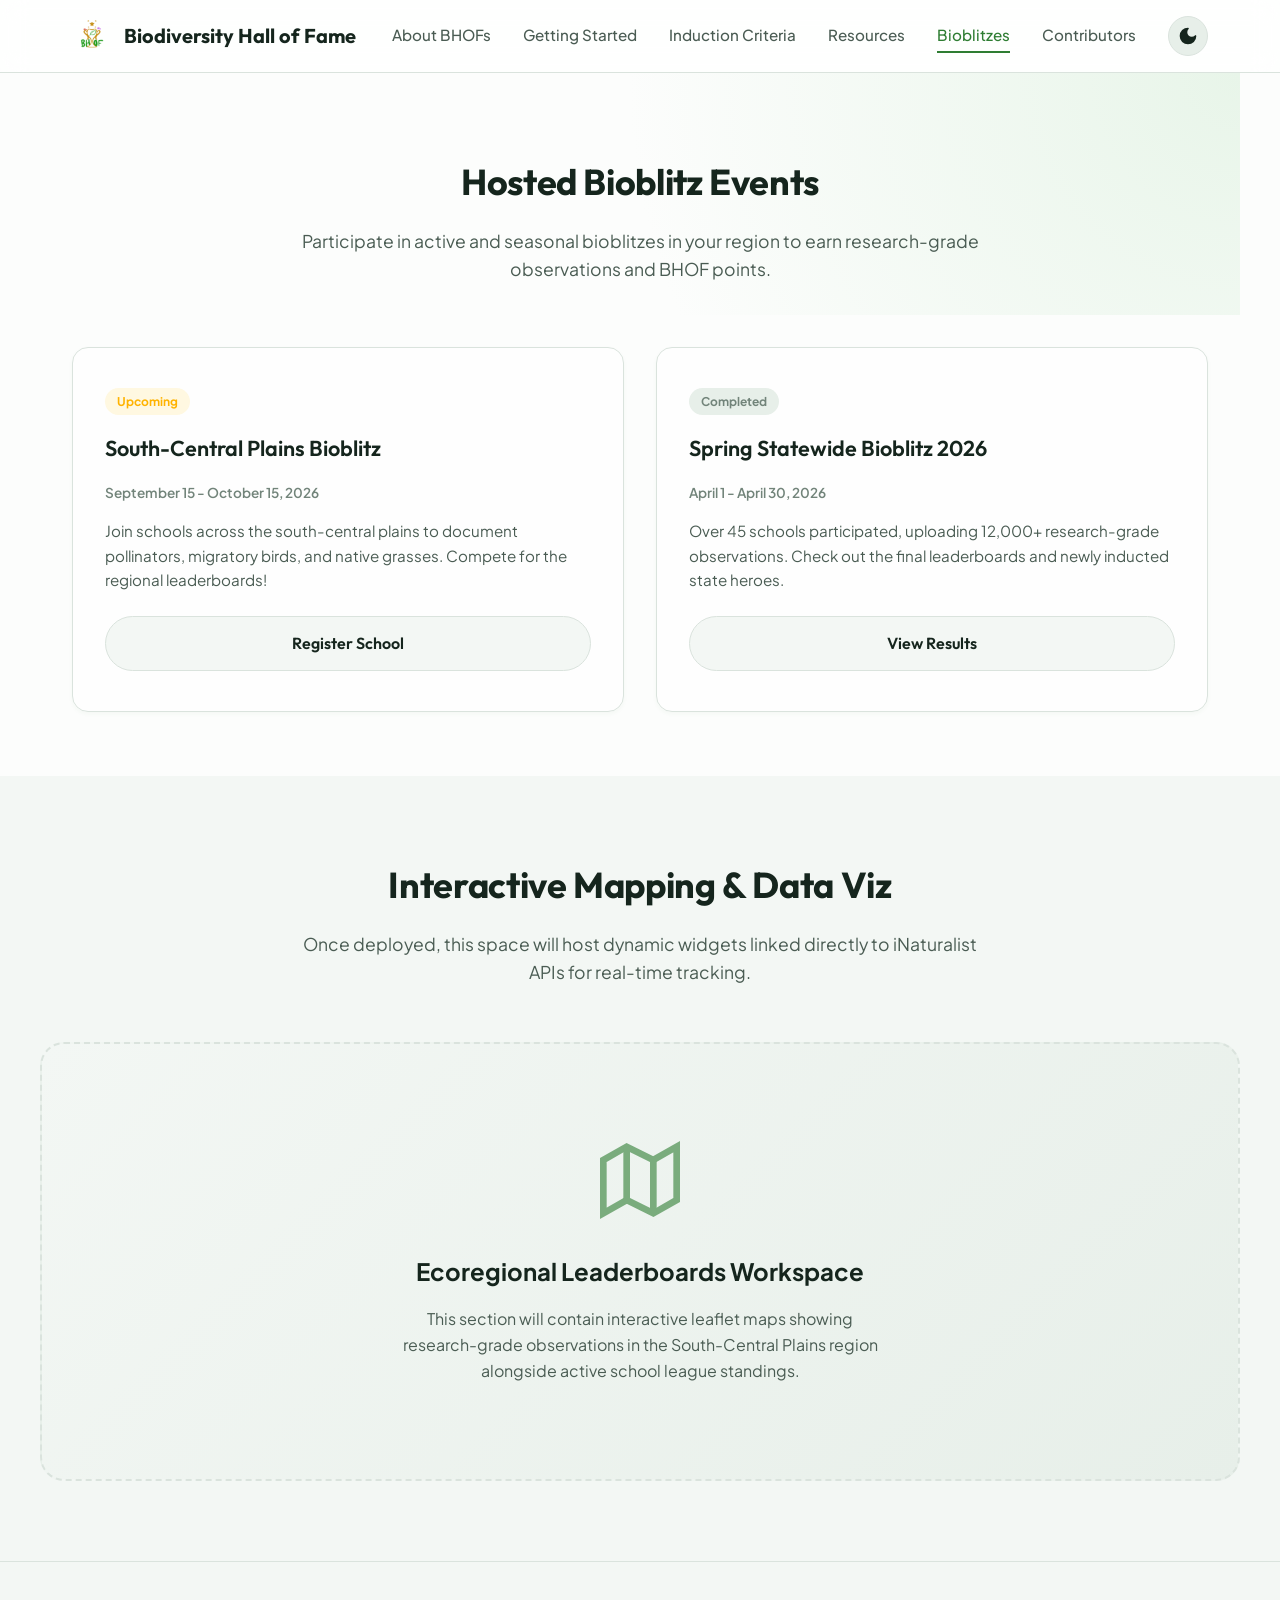
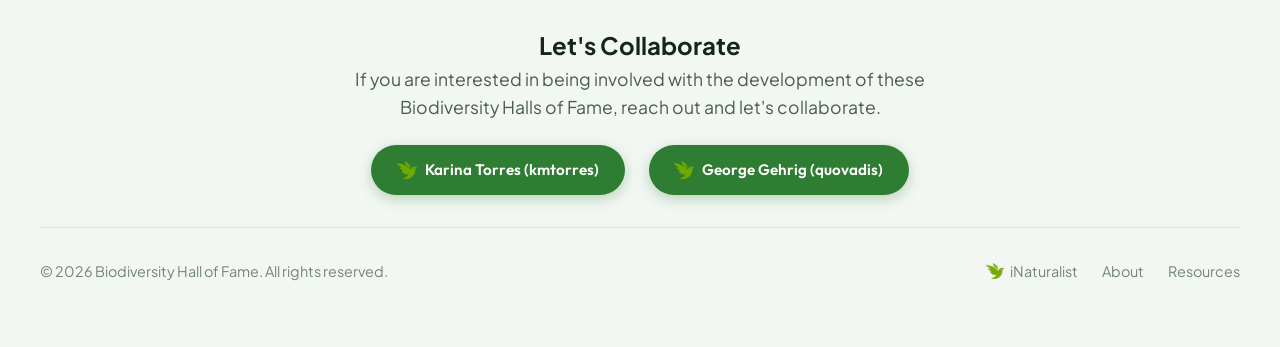
==== pages/bioblitz.html @ a48f8d79 "initialize Biodiversity Hall of Fame project structure with static site assets and content framework" ====
<!DOCTYPE html>
<html lang="en">
<head>
  <meta charset="UTF-8">
  <meta name="viewport" content="width=device-width, initial-scale=1.0">
  <title>Hosted Bioblitzes - Biodiversity Hall of Fame (BHOF)</title>
  <meta name="description" content="View upcoming and past regional bioblitz events hosted by the Biodiversity Hall of Fame.">
  
  <!-- Favicon -->
  <link rel="icon" type="image/png" href="../assets/bhof_logo.png">
  
  <!-- Custom Stylesheet -->
  <link rel="stylesheet" href="../css/style.css">
</head>
<body>

  <!-- Dynamic Header / Navigation -->
  <header>
    <div class="nav-container">
      <a href="../index.html" class="brand">
        <div class="logo-wrapper">
          <img src="../assets/bhof_logo.png" alt="BHOF Logo" style="width: 100%; height: 100%; object-fit: contain;">
        </div>
        <span>Biodiversity Hall of Fame</span>
      </a>
      
      <button id="menu-toggle" class="menu-toggle" aria-label="Open Navigation Menu">
        <span></span>
        <span></span>
        <span></span>
      </button>

      <nav id="nav-menu">
        <a href="../index.html">About BHOFs</a>
        <a href="getting-started.html">Getting Started</a>
        <a href="criteria.html">Induction Criteria</a>
        <a href="resources.html">Resources</a>
        <a href="bioblitz.html" class="active">Bioblitzes</a>
        <a href="contributors.html">Contributors</a>
        <button id="theme-toggle" class="theme-toggle-btn" aria-label="Toggle Theme">
          <svg viewBox="0 0 24 24" fill="none" stroke="currentColor" stroke-width="2" stroke-linecap="round" stroke-linejoin="round" style="width:20px; height:20px;">
            <path d="M12 3a6 6 0 0 0 9 9 9 9 0 1 1-9-9Z"></path>
          </svg>
        </button>
      </nav>
    </div>
  </header>

  <main>
    <!-- Section Header -->
    <section style="padding-bottom: 2rem; background: radial-gradient(circle at top right, var(--color-primary-light), transparent 50%);">
      <div class="section-header" style="margin-bottom: 0;">
        <h2>Hosted Bioblitz Events</h2>
        <p>Participate in active and seasonal bioblitzes in your region to earn research-grade observations and BHOF points.</p>
      </div>
    </section>

    <!-- Bioblitz events grid -->
    <section style="padding-top: 2rem; padding-bottom: 4rem;">
      <div class="grid" id="bioblitz-grid">
        <!-- Dynamic Bioblitz Cards Rendered via app.js -->
      </div>
    </section>

    <!-- Future Interactive Workspace (Full Width Container) -->
    <section style="background-color: var(--bg-secondary); max-width: 100%; transition: var(--transition-smooth);">
      <div style="max-width: 1200px; margin: 0 auto;">
        <div class="section-header">
          <h2>Interactive Mapping & Data Viz</h2>
          <p>Once deployed, this space will host dynamic widgets linked directly to iNaturalist APIs for real-time tracking.</p>
        </div>
        
        <div class="interactive-map-placeholder" style="padding: 6rem 2rem;">
          <svg viewBox="0 0 24 24" fill="none" stroke="currentColor" stroke-width="2" style="width: 80px; height: 80px;">
            <polygon points="1 6 1 22 8 18 16 22 23 18 23 2 16 6 8 2 1 6"></polygon>
            <line x1="8" y1="2" x2="8" y2="18"></line>
            <line x1="16" y1="6" x2="16" y2="22"></line>
          </svg>
          <h3 style="font-size: 1.5rem; margin-top: 1rem;">Ecoregional Leaderboards Workspace</h3>
          <p style="color: var(--text-secondary); max-width: 500px; font-size: 1rem;">
            This section will contain interactive leaflet maps showing research-grade observations in the South-Central Plains region alongside active school league standings.
          </p>
        </div>
      </div>
    </section>
  </main>

  <!-- Footer / Collaboration -->
  <footer>
    <div class="footer-container">
      <div class="footer-contact">
        <h2>Let's Collaborate</h2>
        <p id="contact-text">Loading contact information...</p>
        <a id="contact-mail" href="#" class="btn btn-primary">Contact Collaboration Team</a>
      </div>
      
      <div class="footer-bottom">
        <p>&copy; 2026 Biodiversity Hall of Fame. All rights reserved.</p>
        <div class="footer-links">
          <a href="https://www.inaturalist.org" target="_blank" rel="noopener noreferrer" style="display: inline-flex; align-items: center; gap: 0.4rem;">
            <img src="../assets/inat_logo_icon.png" alt="iNaturalist Logo" style="width: 18px; height: 18px; object-fit: contain;">
            <span>iNaturalist</span>
          </a>
          <a href="../index.html">About</a>
          <a href="resources.html">Resources</a>
        </div>
      </div>
    </div>
  </footer>

  <!-- Scripts -->
  <script src="../js/content.js"></script>
  <script src="../js/app.js"></script>
</body>
</html>
---- css/style.css ----
/* Google Fonts import */
@import url('https://fonts.googleapis.com/css2?family=Outfit:wght@400;500;600;700;800&family=Plus+Jakarta+Sans:wght@400;500;600;700&display=swap');

/* CSS Custom Properties / Design Tokens */
:root {
  /* Fonts */
  --font-heading: 'Outfit', sans-serif;
  --font-body: 'Plus Jakarta Sans', sans-serif;

  /* Theme Defaults (Light Mode as requested) */
  --bg-primary: #fcfdfc;
  --bg-secondary: #f3f7f4;
  --bg-tertiary: #e7efe9;
  --bg-glass: rgba(255, 255, 255, 0.75);
  
  --text-primary: #15251d;
  --text-secondary: #4a5c53;
  --text-muted: #72847a;
  
  --color-primary: #2e7d32;
  --color-primary-rgb: 46, 125, 50;
  --color-primary-light: #e8f5e9;
  --color-secondary: #1565c0;
  --color-accent: #ffb300;
  --color-accent-light: #fff8e1;
  --color-border: #dae3dd;
  
  --shadow-sm: 0 2px 4px rgba(46, 125, 50, 0.04);
  --shadow-md: 0 8px 16px rgba(46, 125, 50, 0.06);
  --shadow-lg: 0 16px 32px rgba(46, 125, 50, 0.08);
  --shadow-glass: 0 8px 32px 0 rgba(46, 125, 50, 0.06);

  --border-radius-sm: 8px;
  --border-radius-md: 16px;
  --border-radius-lg: 24px;
  --border-radius-full: 9999px;
  
  --transition-smooth: all 0.35s cubic-bezier(0.4, 0, 0.2, 1);
}

/* Dark Mode Override variables */
[data-theme="dark"] {
  --bg-primary: #0a110e;
  --bg-secondary: #121c18;
  --bg-tertiary: #192721;
  --bg-glass: rgba(18, 28, 24, 0.8);
  
  --text-primary: #eef5f1;
  --text-secondary: #b5c7bd;
  --text-muted: #84968c;
  
  --color-primary: #66bb6a;
  --color-primary-rgb: 102, 187, 106;
  --color-primary-light: rgba(102, 187, 106, 0.15);
  --color-secondary: #42a5f5;
  --color-accent: #ffca28;
  --color-accent-light: rgba(255, 202, 40, 0.15);
  --color-border: #24352d;
  
  --shadow-sm: 0 2px 4px rgba(0, 0, 0, 0.2);
  --shadow-md: 0 8px 24px rgba(0, 0, 0, 0.3);
  --shadow-lg: 0 16px 40px rgba(0, 0, 0, 0.4);
  --shadow-glass: 0 8px 32px 0 rgba(0, 0, 0, 0.3);
}

/* Global resets & basics */
* {
  box-sizing: border-box;
  margin: 0;
  padding: 0;
}

html {
  scroll-behavior: smooth;
  font-size: 16px;
}

body {
  background-color: var(--bg-primary);
  color: var(--text-primary);
  font-family: var(--font-body);
  line-height: 1.6;
  transition: var(--transition-smooth);
  overflow-x: hidden;
}

/* Header & Navigation */
header {
  position: sticky;
  top: 0;
  z-index: 100;
  background-color: var(--bg-glass);
  backdrop-filter: blur(12px);
  -webkit-backdrop-filter: blur(12px);
  border-bottom: 1px solid var(--color-border);
  transition: var(--transition-smooth);
}

.nav-container {
  max-width: 1200px;
  margin: 0 auto;
  padding: 1rem 2rem;
  display: flex;
  justify-content: space-between;
  align-items: center;
}

.brand {
  display: flex;
  align-items: center;
  gap: 0.75rem;
  text-decoration: none;
  color: var(--text-primary);
  font-family: var(--font-heading);
  font-weight: 700;
  font-size: 1.25rem;
}

.logo-wrapper {
  width: 40px;
  height: 40px;
}

nav {
  display: flex;
  align-items: center;
  gap: 2rem;
}

nav a {
  text-decoration: none;
  color: var(--text-secondary);
  font-weight: 500;
  font-size: 0.95rem;
  transition: var(--transition-smooth);
  border-bottom: 2px solid transparent;
  padding: 0.25rem 0;
}

nav a:hover,
nav a.active {
  color: var(--color-primary);
  border-color: var(--color-primary);
}

/* Theme Toggle Button */
.theme-toggle-btn {
  background: var(--bg-tertiary);
  border: 1px solid var(--color-border);
  color: var(--text-primary);
  cursor: pointer;
  width: 40px;
  height: 40px;
  border-radius: var(--border-radius-full);
  display: flex;
  align-items: center;
  justify-content: center;
  transition: var(--transition-smooth);
}

.theme-toggle-btn:hover {
  background-color: var(--color-primary-light);
  transform: rotate(15deg);
}

.theme-toggle-btn svg {
  width: 20px;
  height: 20px;
  fill: currentColor;
}

/* Hero Section */
.hero {
  padding: 7rem 2rem 5rem;
  text-align: center;
  background: radial-gradient(circle at top right, var(--color-primary-light), transparent 50%),
              radial-gradient(circle at bottom left, var(--color-accent-light), transparent 50%);
  position: relative;
}

.hero-content {
  max-width: 800px;
  margin: 0 auto;
}

.hero h1 {
  font-family: var(--font-heading);
  font-size: clamp(2.5rem, 5vw, 4rem);
  font-weight: 800;
  line-height: 1.15;
  margin-bottom: 1.5rem;
  color: var(--text-primary);
  letter-spacing: -0.02em;
}

.hero p.lead {
  font-size: clamp(1.1rem, 2vw, 1.25rem);
  color: var(--text-secondary);
  margin-bottom: 2.5rem;
  font-weight: 500;
}

.hero-actions {
  display: flex;
  gap: 1rem;
  justify-content: center;
  flex-wrap: wrap;
}

/* Premium Buttons */
.btn {
  display: inline-flex;
  align-items: center;
  justify-content: center;
  padding: 0.85rem 1.75rem;
  font-family: var(--font-heading);
  font-weight: 600;
  font-size: 1rem;
  border-radius: var(--border-radius-full);
  text-decoration: none;
  cursor: pointer;
  transition: var(--transition-smooth);
}

.btn-primary {
  background-color: var(--color-primary);
  color: #fff;
  border: none;
  box-shadow: 0 4px 14px rgba(46, 125, 50, 0.3);
}

.btn-primary:hover {
  transform: translateY(-2px);
  box-shadow: 0 6px 20px rgba(46, 125, 50, 0.4);
}

.btn-secondary {
  background-color: var(--bg-secondary);
  color: var(--text-primary);
  border: 1px solid var(--color-border);
}

.btn-secondary:hover {
  background-color: var(--bg-tertiary);
  transform: translateY(-2px);
}

/* Sections */
section {
  padding: 5rem 2rem;
  max-width: 1200px;
  margin: 0 auto;
}

.section-header {
  text-align: center;
  max-width: 700px;
  margin: 0 auto 3.5rem;
}

.section-header h2 {
  font-family: var(--font-heading);
  font-size: 2.25rem;
  font-weight: 700;
  margin-bottom: 1rem;
  letter-spacing: -0.01em;
}

.section-header p {
  color: var(--text-secondary);
  font-size: 1.1rem;
}

/* Criteria Grid / Card Layout */
.grid {
  display: grid;
  grid-template-columns: repeat(auto-fit, minmax(300px, 1fr));
  gap: 2rem;
}

.card {
  background: var(--bg-glass);
  border: 1px solid var(--color-border);
  border-radius: var(--border-radius-md);
  padding: 2.5rem 2rem;
  box-shadow: var(--shadow-sm);
  transition: var(--transition-smooth);
  display: flex;
  flex-direction: column;
  height: 100%;
}

.card:hover {
  transform: translateY(-5px);
  box-shadow: var(--shadow-md);
  border-color: var(--color-primary);
}

.card-icon {
  width: 50px;
  height: 50px;
  border-radius: var(--border-radius-sm);
  background-color: var(--color-primary-light);
  color: var(--color-primary);
  display: flex;
  align-items: center;
  justify-content: center;
  margin-bottom: 1.5rem;
}

.card-icon svg {
  width: 24px;
  height: 24px;
}

.card h3 {
  font-family: var(--font-heading);
  font-size: 1.35rem;
  font-weight: 600;
  margin-bottom: 1rem;
}

.card p {
  color: var(--text-secondary);
  font-size: 0.95rem;
  flex-grow: 1;
}

/* Resource specific card overrides */
.resource-tag {
  display: inline-block;
  align-self: flex-start;
  font-size: 0.75rem;
  font-weight: 700;
  text-transform: uppercase;
  color: var(--color-primary);
  background-color: var(--color-primary-light);
  padding: 0.25rem 0.75rem;
  border-radius: var(--border-radius-full);
  margin-bottom: 1rem;
}

.card-link {
  margin-top: 1.5rem;
  color: var(--color-primary);
  text-decoration: none;
  font-weight: 600;
  font-size: 0.95rem;
  display: inline-flex;
  align-items: center;
  gap: 0.5rem;
}

.card-link::after {
  content: '→';
  transition: var(--transition-smooth);
}

.card-link:hover::after {
  transform: translateX(4px);
}

/* Bioblitz Grid & Status tag */
.status-badge {
  display: inline-block;
  align-self: flex-start;
  padding: 0.25rem 0.75rem;
  font-size: 0.75rem;
  font-weight: 700;
  border-radius: var(--border-radius-full);
  margin-bottom: 1rem;
}

.status-upcoming {
  color: var(--color-accent);
  background-color: var(--color-accent-light);
}

.status-completed {
  color: var(--text-muted);
  background-color: var(--bg-tertiary);
}

.date-text {
  font-size: 0.85rem;
  color: var(--text-muted);
  margin-bottom: 1rem;
  font-weight: 600;
}

/* Benefits Section (Split Layout) */
.split-section {
  display: grid;
  grid-template-columns: repeat(auto-fit, minmax(400px, 1fr));
  gap: 4rem;
  align-items: center;
}

@media (max-width: 768px) {
  .split-section {
    grid-template-columns: 1fr;
    gap: 2rem;
  }
}

.split-content h2 {
  font-family: var(--font-heading);
  font-size: 2.25rem;
  font-weight: 700;
  margin-bottom: 1.5rem;
}

.benefits-list {
  list-style: none;
}

.benefits-list li {
  position: relative;
  padding-left: 2rem;
  margin-bottom: 1.25rem;
  font-size: 1.05rem;
  color: var(--text-secondary);
}

.benefits-list li::before {
  content: '✓';
  position: absolute;
  left: 0;
  color: var(--color-primary);
  font-weight: 800;
  font-size: 1.1rem;
}

/* Future interactive maps placeholder */
.interactive-map-placeholder {
  background: linear-gradient(135deg, var(--bg-secondary), var(--bg-tertiary));
  border: 2px dashed var(--color-border);
  border-radius: var(--border-radius-lg);
  padding: 5rem 2rem;
  text-align: center;
  display: flex;
  flex-direction: column;
  align-items: center;
  justify-content: center;
  gap: 1rem;
}

.interactive-map-placeholder svg {
  width: 60px;
  height: 60px;
  color: var(--color-primary);
  opacity: 0.6;
}

/* Footer & Collaboration section */
footer {
  background-color: var(--bg-secondary);
  border-top: 1px solid var(--color-border);
  padding: 4rem 2rem;
  transition: var(--transition-smooth);
}

.footer-container {
  max-width: 1200px;
  margin: 0 auto;
  display: flex;
  flex-direction: column;
  align-items: center;
  text-align: center;
  gap: 2rem;
}

.footer-contact {
  max-width: 600px;
}

.footer-contact p {
  font-size: 1.1rem;
  margin-bottom: 1.5rem;
  color: var(--text-secondary);
}

.footer-bottom {
  border-top: 1px solid var(--color-border);
  width: 100%;
  padding-top: 2rem;
  display: flex;
  justify-content: space-between;
  align-items: center;
  flex-wrap: wrap;
  gap: 1rem;
  font-size: 0.9rem;
  color: var(--text-muted);
}

.footer-links {
  display: flex;
  gap: 1.5rem;
}

.footer-links a {
  color: var(--text-muted);
  text-decoration: none;
  transition: var(--transition-smooth);
}

.footer-links a:hover {
  color: var(--color-primary);
}

/* --- Mobile Responsiveness & Hamburger Menu Styles --- */
.menu-toggle {
  display: none;
  flex-direction: column;
  justify-content: space-between;
  width: 30px;
  height: 21px;
  background: transparent;
  border: none;
  cursor: pointer;
  padding: 0;
  z-index: 101;
}

.menu-toggle span {
  width: 100%;
  height: 3px;
  background-color: var(--text-primary);
  border-radius: var(--border-radius-full);
  transition: var(--transition-smooth);
}

/* Hamburger animations when menu is open */
.menu-toggle.open span:nth-child(1) {
  transform: translateY(9px) rotate(45deg);
}

.menu-toggle.open span:nth-child(2) {
  opacity: 0;
}

.menu-toggle.open span:nth-child(3) {
  transform: translateY(-9px) rotate(-45deg);
}

/* Media Query: Tablet/Mobile Screens (< 768px) */
@media (max-width: 768px) {
  .menu-toggle {
    display: flex;
  }

  #nav-menu {
    position: fixed;
    top: 0;
    right: -100%;
    width: 300px;
    height: 100vh;
    background-color: var(--bg-glass);
    backdrop-filter: blur(20px);
    -webkit-backdrop-filter: blur(20px);
    border-left: 1px solid var(--color-border);
    box-shadow: var(--shadow-lg);
    display: flex;
    flex-direction: column;
    align-items: flex-start;
    justify-content: flex-start;
    padding: 7rem 2rem 2rem;
    gap: 1.5rem;
    z-index: 100;
    transition: var(--transition-smooth);
  }

  #nav-menu.open {
    right: 0;
  }

  #nav-menu a {
    font-size: 1.1rem;
    width: 100%;
    padding: 0.5rem 0;
    border-bottom: 1px solid var(--color-border);
  }

  #nav-menu a.active {
    border-color: var(--color-primary);
  }

  .theme-toggle-btn {
    margin-top: 1rem;
    align-self: center;
  }

  /* Body adjustments when menu is open */
  body.menu-open {
    overflow: hidden;
  }

  /* Hero Section adjustments */
  .hero {
    padding: 5rem 1.5rem 3.5rem;
  }

  .hero h1 {
    font-size: 2.25rem;
  }

  /* Section padding and margins */
  section {
    padding: 3.5rem 1.25rem;
  }

  .section-header {
    margin-bottom: 2rem;
  }

  .section-header h2 {
    font-size: 1.75rem;
  }

  /* Split layout vertical stacking */
  .split-section {
    grid-template-columns: 1fr;
    gap: 2.5rem;
  }

  /* Footer stacking */
  .footer-bottom {
    flex-direction: column;
    text-align: center;
    gap: 1.5rem;
  }

  .footer-links {
    justify-content: center;
    width: 100%;
  }
}

/* Media Query: Small Mobile Screens (< 480px) */
@media (max-width: 480px) {
  .hero h1 {
    font-size: 1.85rem;
  }

  .btn {
    width: 100%;
  }

  .hero-actions {
    flex-direction: column;
    width: 100%;
  }

  .card {
    padding: 1.75rem 1.25rem;
  }
}
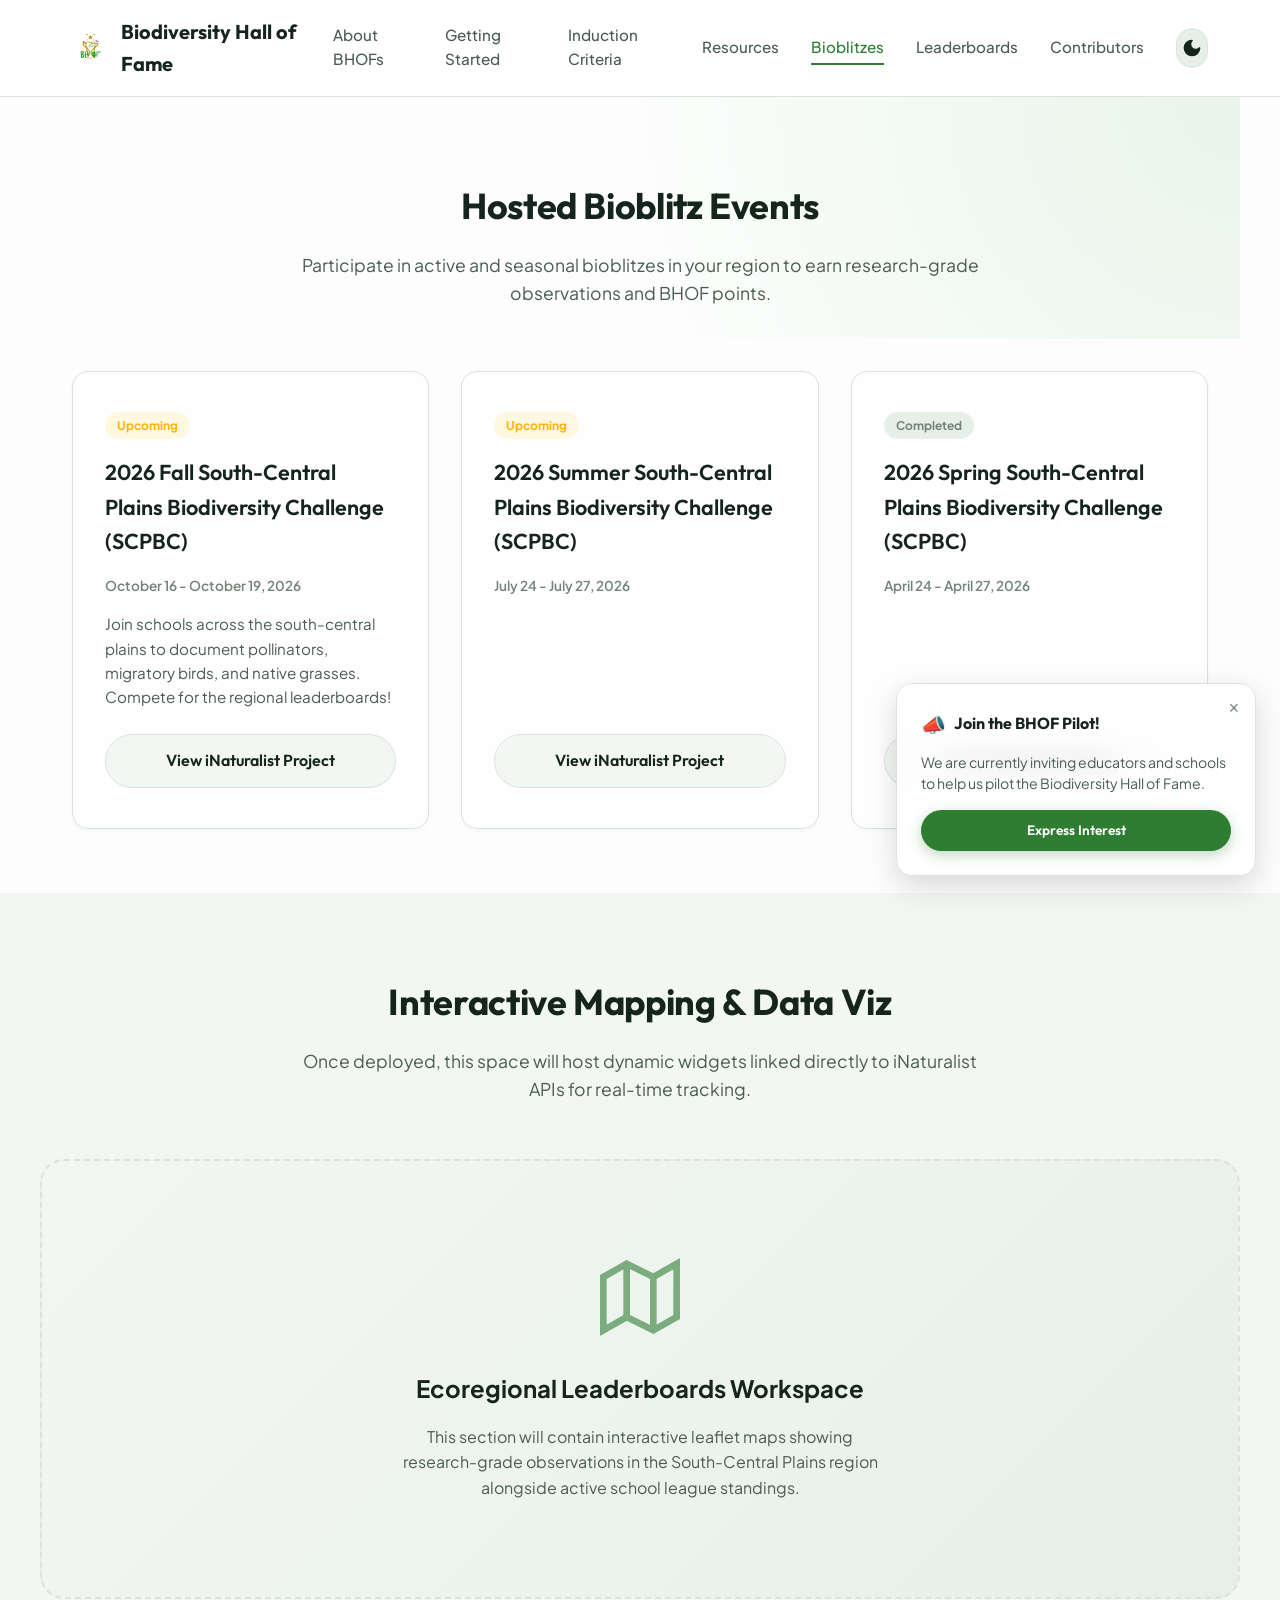
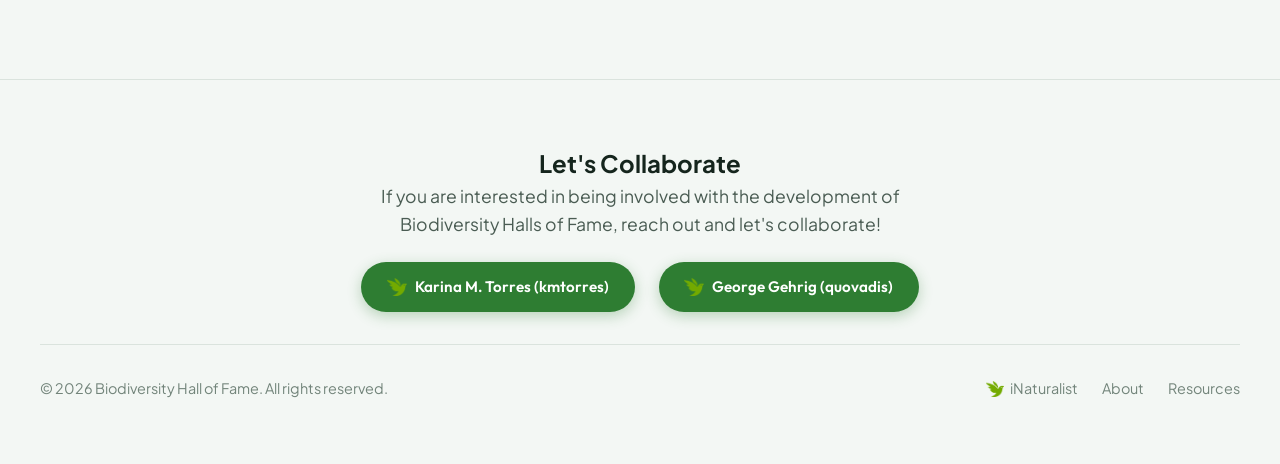
==== commit 1c24cae1: "Improve site-wide resources and language" ====
--- a/pages/bioblitz.html
+++ b/pages/bioblitz.html
@@ -36,6 +36,7 @@
         <a href="criteria.html">Induction Criteria</a>
         <a href="resources.html">Resources</a>
         <a href="bioblitz.html" class="active">Bioblitzes</a>
+        <a href="leaderboard.html">Leaderboards</a>
         <a href="contributors.html">Contributors</a>
         <button id="theme-toggle" class="theme-toggle-btn" aria-label="Toggle Theme">
           <svg viewBox="0 0 24 24" fill="none" stroke="currentColor" stroke-width="2" stroke-linecap="round" stroke-linejoin="round" style="width:20px; height:20px;">
--- a/css/style.css
+++ b/css/style.css
@@ -12,11 +12,11 @@
   --bg-secondary: #f3f7f4;
   --bg-tertiary: #e7efe9;
   --bg-glass: rgba(255, 255, 255, 0.75);
-  
+
   --text-primary: #15251d;
   --text-secondary: #4a5c53;
   --text-muted: #72847a;
-  
+
   --color-primary: #2e7d32;
   --color-primary-rgb: 46, 125, 50;
   --color-primary-light: #e8f5e9;
@@ -24,7 +24,7 @@
   --color-accent: #ffb300;
   --color-accent-light: #fff8e1;
   --color-border: #dae3dd;
-  
+
   --shadow-sm: 0 2px 4px rgba(46, 125, 50, 0.04);
   --shadow-md: 0 8px 16px rgba(46, 125, 50, 0.06);
   --shadow-lg: 0 16px 32px rgba(46, 125, 50, 0.08);
@@ -34,7 +34,7 @@
   --border-radius-md: 16px;
   --border-radius-lg: 24px;
   --border-radius-full: 9999px;
-  
+
   --transition-smooth: all 0.35s cubic-bezier(0.4, 0, 0.2, 1);
 }
 
@@ -44,11 +44,11 @@
   --bg-secondary: #121c18;
   --bg-tertiary: #192721;
   --bg-glass: rgba(18, 28, 24, 0.8);
-  
+
   --text-primary: #eef5f1;
   --text-secondary: #b5c7bd;
   --text-muted: #84968c;
-  
+
   --color-primary: #66bb6a;
   --color-primary-rgb: 102, 187, 106;
   --color-primary-light: rgba(102, 187, 106, 0.15);
@@ -56,7 +56,7 @@
   --color-accent: #ffca28;
   --color-accent-light: rgba(255, 202, 40, 0.15);
   --color-border: #24352d;
-  
+
   --shadow-sm: 0 2px 4px rgba(0, 0, 0, 0.2);
   --shadow-md: 0 8px 24px rgba(0, 0, 0, 0.3);
   --shadow-lg: 0 16px 40px rgba(0, 0, 0, 0.4);
@@ -174,7 +174,7 @@
   padding: 7rem 2rem 5rem;
   text-align: center;
   background: radial-gradient(circle at top right, var(--color-primary-light), transparent 50%),
-              radial-gradient(circle at bottom left, var(--color-accent-light), transparent 50%);
+    radial-gradient(circle at bottom left, var(--color-accent-light), transparent 50%);
   position: relative;
 }
 
@@ -324,6 +324,17 @@
   color: var(--text-secondary);
   font-size: 0.95rem;
   flex-grow: 1;
+}
+
+.card a:not(.btn):not(.card-link) {
+  color: var(--color-primary);
+  text-decoration: underline;
+  font-weight: 600;
+  transition: var(--transition-smooth);
+}
+
+.card a:not(.btn):not(.card-link):hover {
+  color: var(--color-secondary);
 }
 
 /* Resource specific card overrides */
@@ -423,7 +434,7 @@
 }
 
 .benefits-list li::before {
-  content: '✓';
+  content: '★';
   position: absolute;
   left: 0;
   color: var(--color-primary);
@@ -654,5 +665,4 @@
   .card {
     padding: 1.75rem 1.25rem;
   }
-}
-
+}
